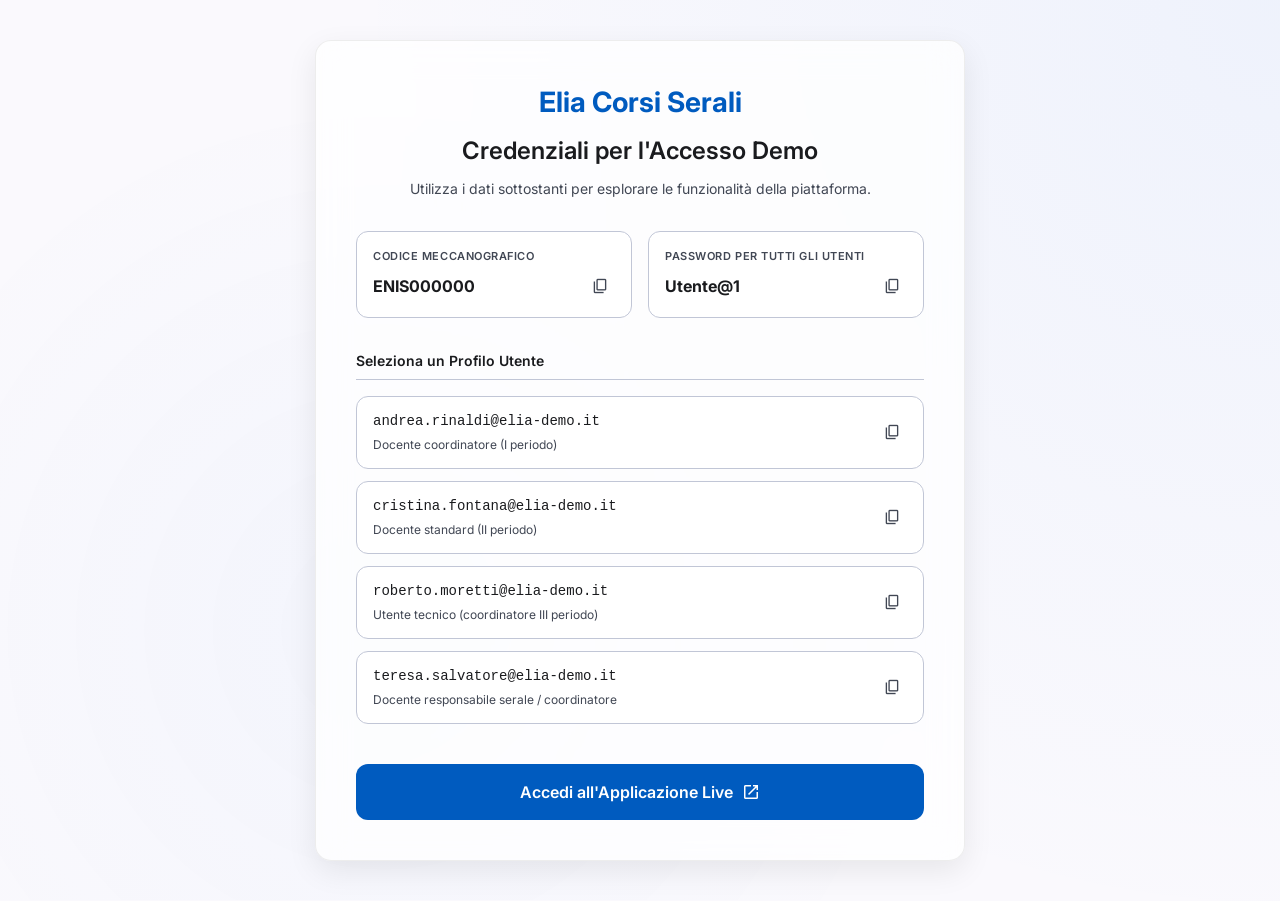
==== demo.html @ b310d66a "feat: landing page iniziale per Elia Corsi Serali" ====
<!DOCTYPE html>
<html lang="it">
<head>
  <meta charset="UTF-8">
  <meta name="viewport" content="width=device-width, initial-scale=1.0">
  <title>Accesso Demo Live | Elia Corsi Serali</title>
  
  <!-- Fonts & Icons -->
  <link rel="preconnect" href="https://fonts.googleapis.com">
  <link rel="preconnect" href="https://fonts.gstatic.com" crossorigin>
  <link href="https://fonts.googleapis.com/css2?family=Inter:wght@400;500;600;700&display=swap" rel="stylesheet">
  <link href="https://fonts.googleapis.com/css2?family=Material+Symbols+Outlined:wght,FILL@100..700,0..1&display=swap" rel="stylesheet">

  <!-- Link Stylesheet -->
  <link rel="stylesheet" href="styles.css">
  
  <style>
    body {
      display: flex;
      justify-content: center;
      align-items: center;
      min-height: 100vh;
      padding: 40px var(--spacing-margin-mobile);
      background: radial-gradient(circle at top right, rgba(26, 115, 232, 0.05), transparent 60%), var(--color-background);
      position: relative;
    }

    .demo-card {
      background-color: rgba(255, 255, 255, 0.75);
      backdrop-filter: blur(16px);
      -webkit-backdrop-filter: blur(16px);
      border: 1px solid rgba(233, 233, 233, 0.8);
      border-radius: var(--radius-xl);
      box-shadow: var(--medium-shadow);
      max-width: 650px;
      width: 100%;
      padding: 40px;
      display: flex;
      flex-direction: column;
      gap: 32px;
      z-index: 10;
    }

    .demo-header {
      text-align: center;
      display: flex;
      flex-direction: column;
      gap: 12px;
    }

    .demo-logo {
      font-size: 28px;
      font-weight: 700;
      color: var(--color-primary);
      text-decoration: none;
    }

    .info-boxes {
      display: grid;
      grid-template-columns: 1fr 1fr;
      gap: 16px;
    }

    @media (max-width: 576px) {
      .info-boxes {
        grid-template-columns: 1fr;
      }
    }

    .info-box {
      background-color: var(--color-white);
      border: 1px solid var(--color-outline-variant);
      border-radius: var(--radius-lg);
      padding: 16px;
      display: flex;
      flex-direction: column;
      gap: 6px;
      position: relative;
    }

    .info-label {
      font-size: 11px;
      font-weight: 600;
      color: var(--color-on-surface-variant);
      text-transform: uppercase;
      letter-spacing: 0.05em;
    }

    .info-value {
      font-size: 16px;
      font-weight: 700;
      color: var(--color-on-surface);
      display: flex;
      align-items: center;
      justify-content: space-between;
    }

    .users-list {
      display: flex;
      flex-direction: column;
      gap: 12px;
    }

    .users-title {
      font-size: 14px;
      font-weight: 600;
      color: var(--color-on-surface);
      border-bottom: 1px solid var(--color-outline-variant);
      padding-bottom: 8px;
      margin-bottom: 4px;
    }

    .user-row {
      background-color: var(--color-white);
      border: 1px solid var(--color-outline-variant);
      border-radius: var(--radius-lg);
      padding: 14px 16px;
      display: flex;
      justify-content: space-between;
      align-items: center;
      transition: border-color 0.2s ease, box-shadow 0.2s ease;
    }

    .user-row:hover {
      border-color: var(--color-primary);
      box-shadow: var(--soft-shadow);
    }

    .user-details {
      display: flex;
      flex-direction: column;
      gap: 4px;
    }

    .user-email {
      font-size: 14px;
      font-weight: 500;
      color: var(--color-on-surface);
      font-family: monospace;
    }

    .user-role {
      font-size: 12px;
      color: var(--color-on-surface-variant);
    }

    .btn-copy {
      background: none;
      border: none;
      color: var(--color-on-surface-variant);
      cursor: pointer;
      display: flex;
      align-items: center;
      justify-content: center;
      padding: 6px;
      border-radius: var(--radius-sm);
      transition: background-color 0.2s, color 0.2s;
    }

    .btn-copy:hover {
      background-color: var(--color-surface-container-low);
      color: var(--color-primary);
    }

    .btn-action-wrapper {
      margin-top: 8px;
      display: flex;
      flex-direction: column;
      gap: 12px;
    }

    .btn-go {
      width: 100%;
      padding: 16px;
      font-size: 16px;
      font-weight: 600;
      gap: 8px;
    }

    /* Toast Notification */
    .toast {
      position: fixed;
      bottom: 24px;
      left: 50%;
      transform: translateX(-50%) translateY(100px);
      background-color: var(--color-inverse-surface);
      color: var(--color-inverse-on-surface);
      padding: 12px 24px;
      border-radius: var(--radius-default);
      font-size: 14px;
      font-weight: 500;
      box-shadow: var(--medium-shadow);
      z-index: 100;
      transition: transform 0.3s cubic-bezier(0.175, 0.885, 0.32, 1.275);
      opacity: 0;
      pointer-events: none;
    }

    .toast.show {
      transform: translateX(-50%) translateY(0);
      opacity: 1;
    }
  </style>
</head>
<body>

  <!-- Floating particles in background (simulated via CSS) -->
  <div class="threejs-bg" style="background: radial-gradient(circle at 30% 70%, rgba(26, 115, 232, 0.03) 0%, transparent 50%);"></div>

  <div class="demo-card">
    <div class="demo-header">
      <a class="demo-logo" href="index.html">Elia Corsi Serali</a>
      <h1 class="text-headline-md">Credenziali per l'Accesso Demo</h1>
      <p class="text-body-md">Utilizza i dati sottostanti per esplorare le funzionalità della piattaforma.</p>
    </div>

    <!-- Mechanical Code & Password Information -->
    <div class="info-boxes">
      <div class="info-box">
        <span class="info-label">Codice Meccanografico</span>
        <div class="info-value">
          <span>ENIS000000</span>
          <button class="btn-copy" onclick="copyText('ENIS000000', 'Codice Meccanografico copiato!')" title="Copia codice">
            <span class="material-symbols-outlined" style="font-size: 18px;">content_copy</span>
          </button>
        </div>
      </div>
      <div class="info-box">
        <span class="info-label">Password per tutti gli utenti</span>
        <div class="info-value">
          <span>Utente@1</span>
          <button class="btn-copy" onclick="copyText('Utente@1', 'Password copiata!')" title="Copia password">
            <span class="material-symbols-outlined" style="font-size: 18px;">content_copy</span>
          </button>
        </div>
      </div>
    </div>

    <!-- Users Directory -->
    <div class="users-list">
      <h2 class="users-title">Seleziona un Profilo Utente</h2>
      
      <!-- User 1 -->
      <div class="user-row">
        <div class="user-details">
          <span class="user-email">andrea.rinaldi@elia-demo.it</span>
          <span class="user-role">Docente coordinatore (I periodo)</span>
        </div>
        <button class="btn-copy" onclick="copyText('andrea.rinaldi@elia-demo.it', 'Email Andrea Rinaldi copiata!')" title="Copia email">
          <span class="material-symbols-outlined" style="font-size: 18px;">content_copy</span>
        </button>
      </div>

      <!-- User 2 -->
      <div class="user-row">
        <div class="user-details">
          <span class="user-email">cristina.fontana@elia-demo.it</span>
          <span class="user-role">Docente standard (II periodo)</span>
        </div>
        <button class="btn-copy" onclick="copyText('cristina.fontana@elia-demo.it', 'Email Cristina Fontana copiata!')" title="Copia email">
          <span class="material-symbols-outlined" style="font-size: 18px;">content_copy</span>
        </button>
      </div>

      <!-- User 3 -->
      <div class="user-row">
        <div class="user-details">
          <span class="user-email">roberto.moretti@elia-demo.it</span>
          <span class="user-role">Utente tecnico (coordinatore III periodo)</span>
        </div>
        <button class="btn-copy" onclick="copyText('roberto.moretti@elia-demo.it', 'Email Roberto Moretti copiata!')" title="Copia email">
          <span class="material-symbols-outlined" style="font-size: 18px;">content_copy</span>
        </button>
      </div>

      <!-- User 4 -->
      <div class="user-row">
        <div class="user-details">
          <span class="user-email">teresa.salvatore@elia-demo.it</span>
          <span class="user-role">Docente responsabile serale / coordinatore</span>
        </div>
        <button class="btn-copy" onclick="copyText('teresa.salvatore@elia-demo.it', 'Email Teresa Salvatore copiata!')" title="Copia email">
          <span class="material-symbols-outlined" style="font-size: 18px;">content_copy</span>
        </button>
      </div>
    </div>

    <!-- Action Link -->
    <div class="btn-action-wrapper">
      <a href="https://gestione-serale.vercel.app/login" target="_blank" class="btn btn-primary btn-go">
        <span>Accedi all'Applicazione Live</span>
        <span class="material-symbols-outlined" style="font-size: 20px;">open_in_new</span>
      </a>
    </div>
  </div>

  <!-- Toast Element -->
  <div class="toast" id="toast-el">Copiato negli appunti!</div>

  <script>
    function copyText(text, successMessage) {
      navigator.clipboard.writeText(text).then(() => {
        showToast(successMessage);
      }).catch(err => {
        console.error('Errore nella copia: ', err);
      });
    }

    function showToast(message) {
      const toast = document.getElementById('toast-el');
      toast.textContent = message;
      toast.classList.add('show');
      setTimeout(() => {
        toast.classList.remove('show');
      }, 2500);
    }
  </script>
</body>
</html>
---- styles.css ----
:root {
  /* Color Palette (from Stitch Design System) */
  --color-background: #faf9fd;
  --color-surface: #faf9fd;
  --color-surface-dim: #dbd9dd;
  --color-surface-bright: #faf9fd;
  --color-surface-container-lowest: #ffffff;
  --color-surface-container-low: #f4f3f7;
  --color-surface-container: #efedf1;
  --color-surface-container-high: #e9e7eb;
  --color-surface-container-highest: #e3e2e6;
  --color-on-surface: #1a1b1e;
  --color-on-surface-variant: #414754;
  --color-inverse-surface: #2f3033;
  --color-inverse-on-surface: #f1f0f4;
  --color-outline: #727785;
  --color-outline-variant: #c1c6d6;
  --color-surface-tint: #005bc0;

  --color-primary: #005bbf;
  --color-on-primary: #ffffff;
  --color-primary-container: #1a73e8;
  --color-on-primary-container: #ffffff;
  --color-inverse-primary: #adc7ff;

  --color-secondary: #5c5f60;
  --color-on-secondary: #ffffff;
  --color-secondary-container: #dee0e1;
  --color-on-secondary-container: #606364;

  --color-tertiary: #9e4300;
  --color-on-tertiary: #ffffff;
  --color-tertiary-container: #c55500;
  --color-on-tertiary-container: #0e0200;

  --color-error: #ba1a1a;
  --color-on-error: #ffffff;
  --color-error-container: #ffdad6;
  --color-on-error-container: #93000a;

  --color-white: #ffffff;

  /* Typography Scale */
  --font-family: 'Inter', -apple-system, BlinkMacSystemFont, "Segoe UI", Roboto, sans-serif;

  /* Layout and Spacing */
  --spacing-base: 8px;
  --spacing-gutter: 24px;
  --spacing-margin-desktop: 48px;
  --spacing-margin-mobile: 16px;
  --container-max-width: 1200px;

  /* Border Radii */
  --radius-sm: 4px;
  --radius-default: 8px;
  --radius-lg: 12px;
  --radius-xl: 16px;
  --radius-full: 9999px;

  /* Shadows */
  --soft-shadow: 0px 4px 12px rgba(0, 0, 0, 0.05);
  --medium-shadow: 0px 10px 30px rgba(0, 0, 0, 0.08);
}

/* Base Styles */
* {
  box-sizing: border-box;
  margin: 0;
  padding: 0;
}

html {
  scroll-behavior: smooth;
}

body {
  font-family: var(--font-family);
  background-color: var(--color-background);
  color: var(--color-on-surface);
  line-height: 1.5;
  -webkit-font-smoothing: antialiased;
  overflow-x: hidden;
}

/* 3D WebGL Backgrounds */
.threejs-bg {
  position: fixed;
  top: 0;
  left: 0;
  width: 100vw;
  height: 100vh;
  pointer-events: none;
  transition: opacity 0.8s ease;
}
#hero-bg { z-index: 0; }
#standard-bg { z-index: -1; opacity: 0; }

/* Translucent Containers to let WebGL show through */
header, footer { 
  background-color: rgba(250, 249, 253, 0.7) !important; 
  backdrop-filter: blur(12px);
  -webkit-backdrop-filter: blur(12px);
  position: relative;
  z-index: 20;
}

main { 
  position: relative; 
  z-index: 10; 
}

section { 
  background: transparent !important; 
}

/* Typography Classes */
h1, h2, h3, h4, h5, h6 {
  font-weight: 600;
  color: var(--color-on-surface);
}

.text-display-lg {
  font-size: 48px;
  line-height: 56px;
  letter-spacing: -0.02em;
  font-weight: 700;
}

.text-headline-lg {
  font-size: 32px;
  line-height: 40px;
  letter-spacing: -0.01em;
  font-weight: 600;
}

.text-headline-md {
  font-size: 24px;
  line-height: 32px;
  font-weight: 600;
}

.text-title-lg {
  font-size: 20px;
  line-height: 28px;
  font-weight: 500;
}

.text-body-lg {
  font-size: 16px;
  line-height: 24px;
  font-weight: 400;
  color: var(--color-on-surface-variant);
}

.text-body-md {
  font-size: 14px;
  line-height: 20px;
  font-weight: 400;
  color: var(--color-on-surface-variant);
}

.text-label-md {
  font-size: 12px;
  line-height: 16px;
  letter-spacing: 0.05em;
  font-weight: 500;
  text-transform: uppercase;
}

/* Layout Utilities */
.container {
  max-width: var(--container-max-width);
  margin: 0 auto;
  padding: 0 var(--spacing-margin-desktop);
  width: 100%;
}

@media (max-width: 768px) {
  .container {
    padding: 0 var(--spacing-margin-mobile);
  }
}

/* Navigation */
.header {
  border-bottom: 1px solid var(--color-outline-variant);
  box-shadow: 0 1px 3px rgba(0, 0, 0, 0.05);
  position: sticky;
  top: 0;
  z-index: 100;
}

.nav {
  display: flex;
  justify-content: space-between;
  align-items: center;
  height: 64px;
}

.logo {
  font-size: 24px;
  font-weight: 700;
  color: var(--color-primary);
  text-decoration: none;
  transition: opacity 0.2s;
}

.logo:hover {
  opacity: 0.9;
}

.nav-links {
  display: flex;
  gap: var(--spacing-gutter);
  align-items: center;
  list-style: none;
}

@media (max-width: 768px) {
  .nav-links {
    display: none; /* Mobile navigation hiding */
  }
}

.nav-link {
  color: var(--color-on-surface-variant);
  text-decoration: none;
  font-size: 14px;
  font-weight: 500;
  padding-bottom: 4px;
  border-bottom: 2px solid transparent;
  transition: all 0.2s ease;
  cursor: pointer;
}

.nav-link:hover, .nav-link.active {
  color: var(--color-primary);
}

.nav-link.active {
  border-bottom-color: var(--color-primary);
}

/* Buttons */
.btn {
  display: inline-flex;
  align-items: center;
  justify-content: center;
  font-family: inherit;
  font-size: 14px;
  font-weight: 500;
  padding: 10px 24px;
  border-radius: var(--radius-lg);
  border: none;
  cursor: pointer;
  transition: all 0.2s ease;
  text-decoration: none;
}

.btn-primary {
  background-color: var(--color-primary);
  color: var(--color-on-primary);
}

.btn-primary:hover {
  background-color: var(--color-primary-container);
  transform: translateY(-1px);
  box-shadow: var(--soft-shadow);
}

.btn-lg {
  padding: 16px 32px;
  font-size: 16px;
  border-radius: var(--radius-lg);
}

/* Floating Animation for Hero & Empathy Preview */
@keyframes floating {
  0% { transform: translateY(0px); }
  50% { transform: translateY(-10px); }
  100% { transform: translateY(0px); }
}

.float-screenshot {
  animation: floating 5s ease-in-out infinite;
}

/* Hero Section */
.hero {
  padding: 80px 0;
  display: grid;
  grid-template-columns: 1fr 1fr;
  gap: 48px;
  align-items: center;
}

@media (max-width: 992px) {
  .hero {
    grid-template-columns: 1fr;
    text-align: center;
    padding: 48px 0;
  }
}

.hero-content {
  display: flex;
  flex-direction: column;
  gap: 24px;
}

.hero-actions {
  display: flex;
  flex-wrap: wrap;
  gap: 16px;
}

@media (max-width: 992px) {
  .hero-actions {
    justify-content: center;
  }
}

.hero-media {
  position: relative;
  background-color: rgba(255, 255, 255, 0.6);
  backdrop-filter: blur(8px);
  border-radius: var(--radius-xl);
  overflow: hidden;
  aspect-ratio: 16/9;
  display: flex;
  align-items: center;
  justify-content: center;
  border: 4px solid var(--color-white);
  box-shadow: var(--medium-shadow);
  transition: transform 0.3s ease;
}

.hero-media:hover {
  transform: scale(1.02);
}

.hero-media img {
  width: 100%;
  height: 100%;
  object-fit: cover;
  opacity: 0.9;
}

.play-button {
  position: absolute;
  width: 80px;
  height: 80px;
  background-color: var(--color-primary);
  color: var(--color-white);
  border-radius: var(--radius-full);
  display: flex;
  align-items: center;
  justify-content: center;
  cursor: pointer;
  box-shadow: var(--medium-shadow);
  transition: transform 0.2s ease, background-color 0.2s;
  border: none;
}

.play-button:hover {
  transform: scale(1.1);
  background-color: var(--color-primary-container);
}

/* Section Common Styling */
.section {
  padding: 80px 0;
  border-top: 1px solid var(--color-outline-variant);
}

.section-header {
  text-align: center;
  max-width: 768px;
  margin: 0 auto 64px auto;
}

.section-header h2 {
  margin-bottom: 16px;
}

/* Empathy Section */
.empathy-grid {
  display: grid;
  grid-template-columns: 1fr 1fr;
  gap: 64px;
  align-items: center;
}

@media (max-width: 768px) {
  .empathy-grid {
    grid-template-columns: 1fr;
    gap: 40px;
  }
  .empathy-media-wrapper {
    order: 2;
  }
  .empathy-content {
    order: 1;
  }
}

.empathy-media-wrapper {
  background-color: rgba(255, 255, 255, 0.6);
  backdrop-filter: blur(8px);
  padding: 16px;
  border-radius: var(--radius-xl);
  box-shadow: var(--soft-shadow);
  border: 1px solid rgba(233, 233, 233, 0.5);
  transform: rotate(-2deg);
  transition: transform 0.3s ease;
}

.empathy-media-wrapper:hover {
  transform: rotate(0deg);
}

.empathy-image {
  width: 100%;
  height: auto;
  max-height: 450px;
  object-fit: contain;
  border-radius: var(--radius-default);
}

.empathy-content {
  display: flex;
  flex-direction: column;
  gap: 24px;
}

.empathy-content blockquote {
  font-size: 18px;
  line-height: 28px;
  color: var(--color-on-surface-variant);
  font-style: italic;
}

.empathy-divider {
  height: 4px;
  width: 80px;
  background-color: var(--color-primary);
}

/* Control Panel Section (La Cabina di Regia) */
.control-panel-wrapper {
  background-color: rgba(255, 255, 255, 0.6);
  backdrop-filter: blur(8px);
  padding: 16px;
  border-radius: var(--radius-xl);
  box-shadow: var(--medium-shadow);
  border: 1px solid rgba(233, 233, 233, 0.5);
  transition: transform 0.3s ease;
}

.control-panel-wrapper:hover {
  transform: translateY(-4px);
}

.control-panel-image {
  width: 100%;
  border-radius: var(--radius-lg);
  display: block;
}

/* Detail Features Section (Alternating Modules) */
.feature-detail-grid {
  display: flex;
  flex-direction: column;
  gap: 120px;
}

.feature-detail-item {
  display: grid;
  grid-template-columns: 1fr 1fr;
  gap: 64px;
  align-items: center;
}

@media (max-width: 768px) {
  .feature-detail-item {
    grid-template-columns: 1fr;
    gap: 32px;
  }
  .feature-detail-item:nth-child(even) .feature-media {
    order: 2;
  }
  .feature-detail-item:nth-child(even) .feature-info {
    order: 1;
  }
}

.feature-info {
  display: flex;
  flex-direction: column;
  gap: 16px;
}

.badge {
  padding: 4px 16px;
  border-radius: var(--radius-full);
  width: fit-content;
  font-weight: 500;
}

.badge-primary {
  background-color: rgba(0, 91, 191, 0.1);
  color: var(--color-primary);
}

.badge-tertiary {
  background-color: rgba(158, 67, 0, 0.1);
  color: var(--color-tertiary);
}

.badge-error {
  background-color: rgba(186, 26, 26, 0.1);
  color: var(--color-error);
}

.badge-secondary {
  background-color: rgba(92, 95, 96, 0.1);
  color: var(--color-secondary);
}

.feature-media {
  background-color: rgba(255, 255, 255, 0.6);
  backdrop-filter: blur(8px);
  padding: 24px;
  border-radius: var(--radius-xl);
  box-shadow: var(--soft-shadow);
  border: 1px solid rgba(233, 233, 233, 0.5);
  transition: transform 0.3s ease, box-shadow 0.3s ease;
}

.feature-media:hover {
  transform: translateY(-4px);
  box-shadow: var(--medium-shadow);
}

.feature-media img {
  width: 100%;
  border-radius: var(--radius-default);
  display: block;
}

/* Global Monitoring Section */
.global-monitor-section {
  background-color: rgba(255, 255, 255, 0.4);
  backdrop-filter: blur(8px);
  border-radius: var(--radius-xl);
  padding: 64px 32px;
  border: 1px solid rgba(233, 233, 233, 0.5);
}

@media (max-width: 768px) {
  .global-monitor-section {
    padding: 40px 16px;
  }
}

.global-monitor-content {
  background-color: rgba(255, 255, 255, 0.6);
  backdrop-filter: blur(8px);
  border: 1px solid rgba(233, 233, 233, 0.5);
  border-radius: var(--radius-xl);
  overflow: hidden;
  box-shadow: var(--medium-shadow);
  transition: transform 0.3s ease;
}

.global-monitor-content:hover {
  transform: translateY(-2px);
}

.global-monitor-content img {
  width: 100%;
  display: block;
}

/* Advanced Features Grid */
.features-grid {
  display: grid;
  grid-template-columns: repeat(auto-fit, minmax(250px, 1fr));
  gap: var(--spacing-gutter);
}

.feature-card {
  background-color: rgba(255, 255, 255, 0.6);
  backdrop-filter: blur(8px);
  padding: 24px;
  border-radius: var(--radius-xl);
  box-shadow: var(--soft-shadow);
  border: 1px solid rgba(233, 233, 233, 0.5);
  transition: all 0.3s ease;
  position: relative;
}

.feature-card:hover {
  transform: translateY(-4px);
  box-shadow: var(--medium-shadow);
  border-color: var(--color-primary);
}

.feature-icon-wrapper {
  width: 48px;
  height: 48px;
  background-color: rgba(0, 91, 191, 0.1);
  color: var(--color-primary);
  border-radius: var(--radius-default);
  display: flex;
  align-items: center;
  justify-content: center;
  margin-bottom: 24px;
}

.feature-card h4 {
  margin-bottom: 12px;
}

.pulse-indicator {
  position: absolute;
  top: 16px;
  right: 16px;
  display: flex;
  height: 12px;
  width: 12px;
}

.pulse-ping {
  position: absolute;
  display: inline-flex;
  height: 100%;
  width: 100%;
  border-radius: var(--radius-full);
  background-color: var(--color-error);
  opacity: 0.75;
  animation: ping 1.5s cubic-bezier(0, 0, 0.2, 1) infinite;
}

.pulse-dot {
  position: relative;
  display: inline-flex;
  border-radius: var(--radius-full);
  height: 12px;
  width: 12px;
  background-color: var(--color-error);
}

@keyframes ping {
  75%, 100% {
    transform: scale(2);
    opacity: 0;
  }
}

/* Final CTA Section */
.cta-box {
  background-color: var(--color-primary);
  color: var(--color-on-primary);
  border-radius: var(--radius-xl);
  padding: 80px 48px;
  text-align: center;
  position: relative;
  overflow: hidden;
  box-shadow: var(--medium-shadow);
}

@media (max-width: 768px) {
  .cta-box {
    padding: 48px 24px;
  }
}

.cta-bg-icon {
  position: absolute;
  top: 0;
  right: 0;
  padding: 32px;
  opacity: 0.1;
  font-size: 120px;
  pointer-events: none;
}

.cta-box-content {
  position: relative;
  z-index: 1;
  max-width: 768px;
  margin: 0 auto;
  display: flex;
  flex-direction: column;
  gap: 32px;
}

.cta-box h2 {
  color: var(--color-on-primary);
}

.cta-box p {
  opacity: 0.9;
}

.cta-actions {
  display: flex;
  justify-content: center;
  flex-wrap: wrap;
  gap: 24px;
}

.btn-cta-white {
  background-color: var(--color-white);
  color: var(--color-primary);
}

.btn-cta-white:hover {
  transform: scale(1.05);
  box-shadow: var(--medium-shadow);
}

.btn-cta-outline {
  background-color: rgba(216, 226, 255, 0.2);
  border: 1px solid rgba(255, 255, 255, 0.3);
  color: var(--color-white);
  backdrop-filter: blur(4px);
  -webkit-backdrop-filter: blur(4px);
}

.btn-cta-outline:hover {
  background-color: rgba(255, 255, 255, 0.1);
}

/* Footer Section */
.footer {
  background-color: var(--color-surface-container-highest);
  border-top: 1px solid var(--color-outline-variant);
  padding: 48px 0;
}

.footer-content {
  display: flex;
  justify-content: space-between;
  align-items: center;
  gap: 24px;
}

@media (max-width: 768px) {
  .footer-content {
    flex-direction: column;
    text-align: center;
  }
}

.footer-info {
  display: flex;
  flex-direction: column;
  gap: 8px;
}

.footer-links {
  display: flex;
  gap: var(--spacing-gutter);
  list-style: none;
}

@media (max-width: 768px) {
  .footer-links {
    flex-direction: column;
    gap: 12px;
  }
}

.footer-link {
  color: var(--color-on-surface-variant);
  text-decoration: none;
  font-size: 12px;
  font-weight: 500;
  transition: color 0.2s ease;
}

.footer-link:hover {
  color: var(--color-primary);
  text-decoration: underline;
}

/* Scroll Animations */
.animate-on-scroll {
  opacity: 0;
  transform: translateY(32px);
  transition: opacity 1s ease, transform 1s ease;
}

.animate-on-scroll.visible {
  opacity: 1;
  transform: translateY(0);
}
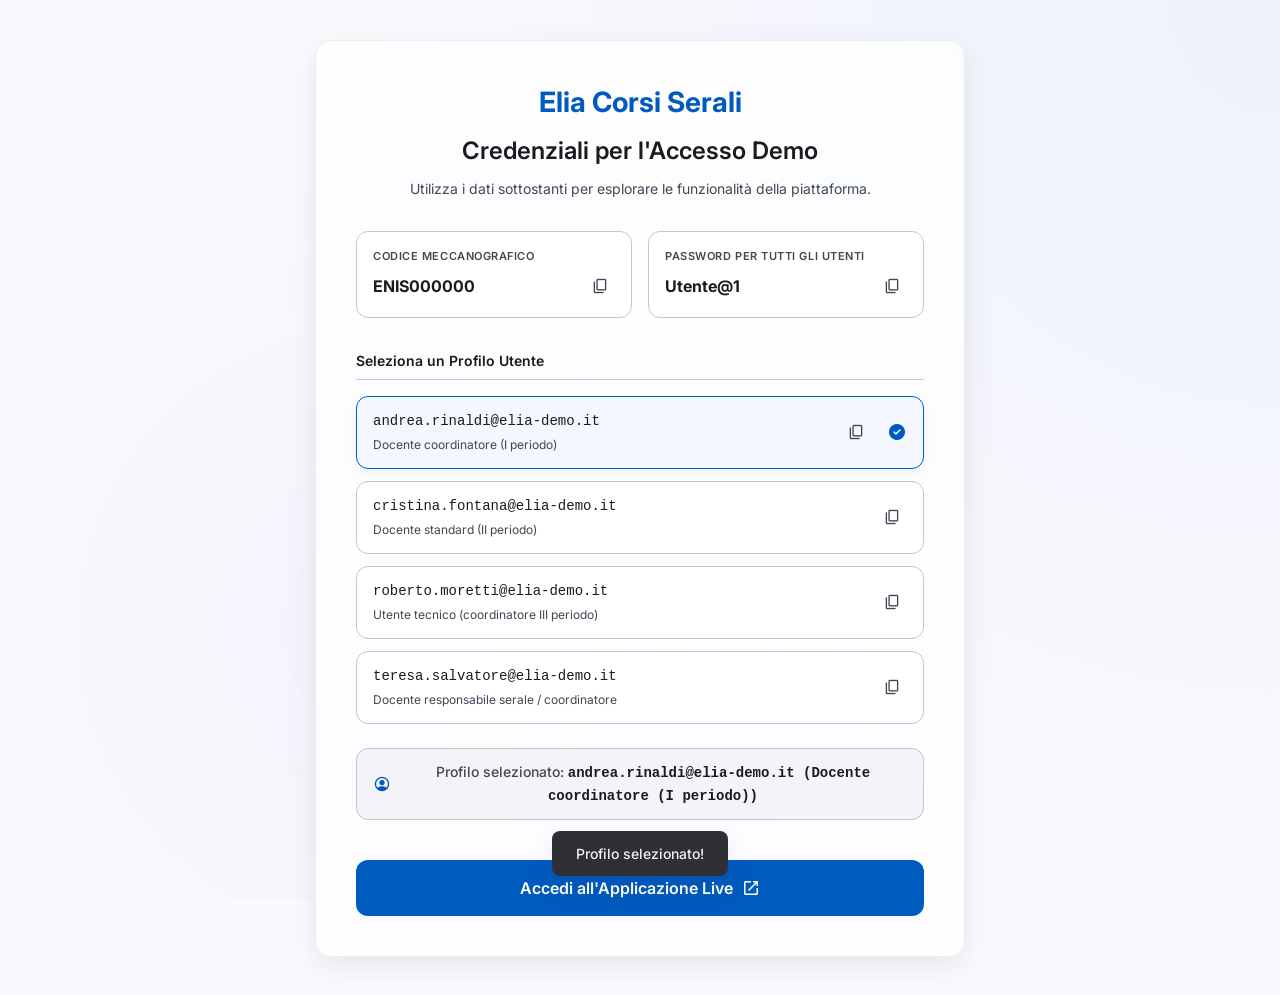
==== commit a3bd5c04: "feat: user profile selection dynamic baseUrl, zoomable images with lightbox, new scrutini module" ====
--- a/demo.html
+++ b/demo.html
@@ -118,12 +118,30 @@
       display: flex;
       justify-content: space-between;
       align-items: center;
-      transition: border-color 0.2s ease, box-shadow 0.2s ease;
+      transition: border-color 0.2s ease, box-shadow 0.2s ease, background-color 0.2s ease;
+      cursor: pointer;
     }
 
     .user-row:hover {
       border-color: var(--color-primary);
       box-shadow: var(--soft-shadow);
+    }
+
+    .user-row.selected {
+      border-color: var(--color-primary);
+      background-color: rgba(26, 115, 232, 0.04);
+      box-shadow: var(--soft-shadow);
+    }
+
+    .user-row .check-icon {
+      color: var(--color-primary);
+      margin-left: 8px;
+      font-variation-settings: 'FILL' 1;
+      display: none;
+    }
+
+    .user-row.selected .check-icon {
+      display: inline-block;
     }
 
     .user-details {
@@ -241,53 +259,71 @@
       <h2 class="users-title">Seleziona un Profilo Utente</h2>
       
       <!-- User 1 -->
-      <div class="user-row">
+      <div class="user-row" onclick="selectProfile(this, 'andrea.rinaldi@elia-demo.it', 'Docente coordinatore (I periodo)')">
         <div class="user-details">
           <span class="user-email">andrea.rinaldi@elia-demo.it</span>
           <span class="user-role">Docente coordinatore (I periodo)</span>
         </div>
-        <button class="btn-copy" onclick="copyText('andrea.rinaldi@elia-demo.it', 'Email Andrea Rinaldi copiata!')" title="Copia email">
-          <span class="material-symbols-outlined" style="font-size: 18px;">content_copy</span>
-        </button>
+        <div style="display: flex; align-items: center; gap: 8px;">
+          <button class="btn-copy" onclick="event.stopPropagation(); copyText('andrea.rinaldi@elia-demo.it', 'Email Andrea Rinaldi copiata!')" title="Copia email">
+            <span class="material-symbols-outlined" style="font-size: 18px;">content_copy</span>
+          </button>
+          <span class="material-symbols-outlined check-icon" style="font-size: 20px;">check_circle</span>
+        </div>
       </div>
 
       <!-- User 2 -->
-      <div class="user-row">
+      <div class="user-row" onclick="selectProfile(this, 'cristina.fontana@elia-demo.it', 'Docente standard (II periodo)')">
         <div class="user-details">
           <span class="user-email">cristina.fontana@elia-demo.it</span>
           <span class="user-role">Docente standard (II periodo)</span>
         </div>
-        <button class="btn-copy" onclick="copyText('cristina.fontana@elia-demo.it', 'Email Cristina Fontana copiata!')" title="Copia email">
-          <span class="material-symbols-outlined" style="font-size: 18px;">content_copy</span>
-        </button>
+        <div style="display: flex; align-items: center; gap: 8px;">
+          <button class="btn-copy" onclick="event.stopPropagation(); copyText('cristina.fontana@elia-demo.it', 'Email Cristina Fontana copiata!')" title="Copia email">
+            <span class="material-symbols-outlined" style="font-size: 18px;">content_copy</span>
+          </button>
+          <span class="material-symbols-outlined check-icon" style="font-size: 20px;">check_circle</span>
+        </div>
       </div>
 
       <!-- User 3 -->
-      <div class="user-row">
+      <div class="user-row" onclick="selectProfile(this, 'roberto.moretti@elia-demo.it', 'Utente tecnico (coordinatore III periodo)')">
         <div class="user-details">
           <span class="user-email">roberto.moretti@elia-demo.it</span>
           <span class="user-role">Utente tecnico (coordinatore III periodo)</span>
         </div>
-        <button class="btn-copy" onclick="copyText('roberto.moretti@elia-demo.it', 'Email Roberto Moretti copiata!')" title="Copia email">
-          <span class="material-symbols-outlined" style="font-size: 18px;">content_copy</span>
-        </button>
+        <div style="display: flex; align-items: center; gap: 8px;">
+          <button class="btn-copy" onclick="event.stopPropagation(); copyText('roberto.moretti@elia-demo.it', 'Email Roberto Moretti copiata!')" title="Copia email">
+            <span class="material-symbols-outlined" style="font-size: 18px;">content_copy</span>
+          </button>
+          <span class="material-symbols-outlined check-icon" style="font-size: 20px;">check_circle</span>
+        </div>
       </div>
 
       <!-- User 4 -->
-      <div class="user-row">
+      <div class="user-row" onclick="selectProfile(this, 'teresa.salvatore@elia-demo.it', 'Docente responsabile serale / coordinatore')">
         <div class="user-details">
           <span class="user-email">teresa.salvatore@elia-demo.it</span>
           <span class="user-role">Docente responsabile serale / coordinatore</span>
         </div>
-        <button class="btn-copy" onclick="copyText('teresa.salvatore@elia-demo.it', 'Email Teresa Salvatore copiata!')" title="Copia email">
-          <span class="material-symbols-outlined" style="font-size: 18px;">content_copy</span>
-        </button>
-      </div>
+        <div style="display: flex; align-items: center; gap: 8px;">
+          <button class="btn-copy" onclick="event.stopPropagation(); copyText('teresa.salvatore@elia-demo.it', 'Email Teresa Salvatore copiata!')" title="Copia email">
+            <span class="material-symbols-outlined" style="font-size: 18px;">content_copy</span>
+          </button>
+          <span class="material-symbols-outlined check-icon" style="font-size: 20px;">check_circle</span>
+        </div>
+      </div>
+    </div>
+
+    <!-- Selected Profile Badge -->
+    <div class="selected-profile-badge" id="selected-profile-badge" style="display: none; justify-content: center; align-items: center; gap: 8px; background-color: var(--color-surface-container-low); border: 1px solid var(--color-outline-variant); padding: 12px 16px; border-radius: var(--radius-lg); font-size: 14px; font-weight: 500; color: var(--color-on-surface-variant); text-align: center; margin-top: -8px;">
+      <span class="material-symbols-outlined" style="font-size: 18px; color: var(--color-primary); font-variation-settings: 'FILL' 1;">account_circle</span>
+      <span>Profilo selezionato: <strong id="selected-profile-name" style="color: var(--color-on-surface); font-family: monospace;">Nessuno</strong></span>
     </div>
 
     <!-- Action Link -->
     <div class="btn-action-wrapper">
-      <a href="https://gestione-serale.vercel.app/login" target="_blank" class="btn btn-primary btn-go">
+      <a href="https://gestione-serale.vercel.app/login" target="_blank" class="btn btn-primary btn-go" id="btn-go-live">
         <span>Accedi all'Applicazione Live</span>
         <span class="material-symbols-outlined" style="font-size: 20px;">open_in_new</span>
       </a>
@@ -314,6 +350,48 @@
         toast.classList.remove('show');
       }, 2500);
     }
+
+    function selectProfile(element, email, role) {
+      // Remove selected class from all rows
+      document.querySelectorAll('.user-row').forEach(row => {
+        row.classList.remove('selected');
+      });
+
+      // Add selected class to the clicked row
+      element.classList.add('selected');
+
+      // Detect environment and update URL of the login button
+      let baseUrl = "https://gestione-serale.vercel.app/login";
+      if (window.location.hostname === 'localhost' || window.location.hostname === '127.0.0.1' || window.location.protocol === 'file:') {
+        baseUrl = "http://localhost:5173/login";
+      }
+      const schoolCode = "ENIS000000";
+      const password = "Utente@1";
+      const newUrl = `${baseUrl}?email=${encodeURIComponent(email)}&username=${encodeURIComponent(email)}&password=${encodeURIComponent(password)}&schoolCode=${encodeURIComponent(schoolCode)}&school_code=${encodeURIComponent(schoolCode)}`;
+      document.getElementById('btn-go-live').href = newUrl;
+
+      // Update the badge
+      const badge = document.getElementById('selected-profile-badge');
+      const nameSpan = document.getElementById('selected-profile-name');
+      nameSpan.textContent = `${email} (${role})`;
+      badge.style.display = 'flex';
+
+      // Copy email to clipboard automatically and show a friendly toast
+      navigator.clipboard.writeText(email).then(() => {
+        showToast(`Profilo selezionato e email copiata!`);
+      }).catch(err => {
+        console.error('Errore nella copia: ', err);
+        showToast('Profilo selezionato!');
+      });
+    }
+
+    // Auto-select the first profile on load
+    document.addEventListener('DOMContentLoaded', () => {
+      const firstRow = document.querySelector('.user-row');
+      if (firstRow) {
+        firstRow.click();
+      }
+    });
   </script>
 </body>
 </html>
--- a/styles.css
+++ b/styles.css
@@ -797,3 +797,77 @@
   opacity: 1;
   transform: translateY(0);
 }
+
+/* Zoomable Images & Lightbox */
+.zoomable-image {
+  cursor: zoom-in;
+  transition: transform 0.3s ease;
+}
+.zoomable-image:hover {
+  transform: scale(1.02);
+}
+
+.lightbox {
+  display: none;
+  position: fixed;
+  z-index: 9999;
+  left: 0;
+  top: 0;
+  width: 100%;
+  height: 100%;
+  background-color: rgba(26, 27, 30, 0.9);
+  backdrop-filter: blur(8px);
+  -webkit-backdrop-filter: blur(8px);
+  justify-content: center;
+  align-items: center;
+  flex-direction: column;
+  opacity: 0;
+  transition: opacity 0.3s ease;
+}
+
+.lightbox.show {
+  display: flex;
+  opacity: 1;
+}
+
+.lightbox-content {
+  margin: auto;
+  display: block;
+  max-width: 90%;
+  max-height: 80vh;
+  border-radius: var(--radius-lg);
+  box-shadow: 0 24px 48px rgba(0, 0, 0, 0.4);
+  transform: scale(0.95);
+  transition: transform 0.3s cubic-bezier(0.175, 0.885, 0.32, 1.275);
+  cursor: zoom-out;
+}
+
+.lightbox.show .lightbox-content {
+  transform: scale(1);
+}
+
+#lightbox-caption {
+  margin: 16px auto;
+  text-align: center;
+  color: var(--color-white);
+  padding: 0 16px;
+  font-size: 16px;
+  font-weight: 500;
+}
+
+.lightbox-close {
+  position: absolute;
+  top: 24px;
+  right: 32px;
+  color: var(--color-white);
+  font-size: 40px;
+  font-weight: bold;
+  transition: 0.3s;
+  cursor: pointer;
+  user-select: none;
+}
+
+.lightbox-close:hover {
+  color: var(--color-primary-container);
+}
+
